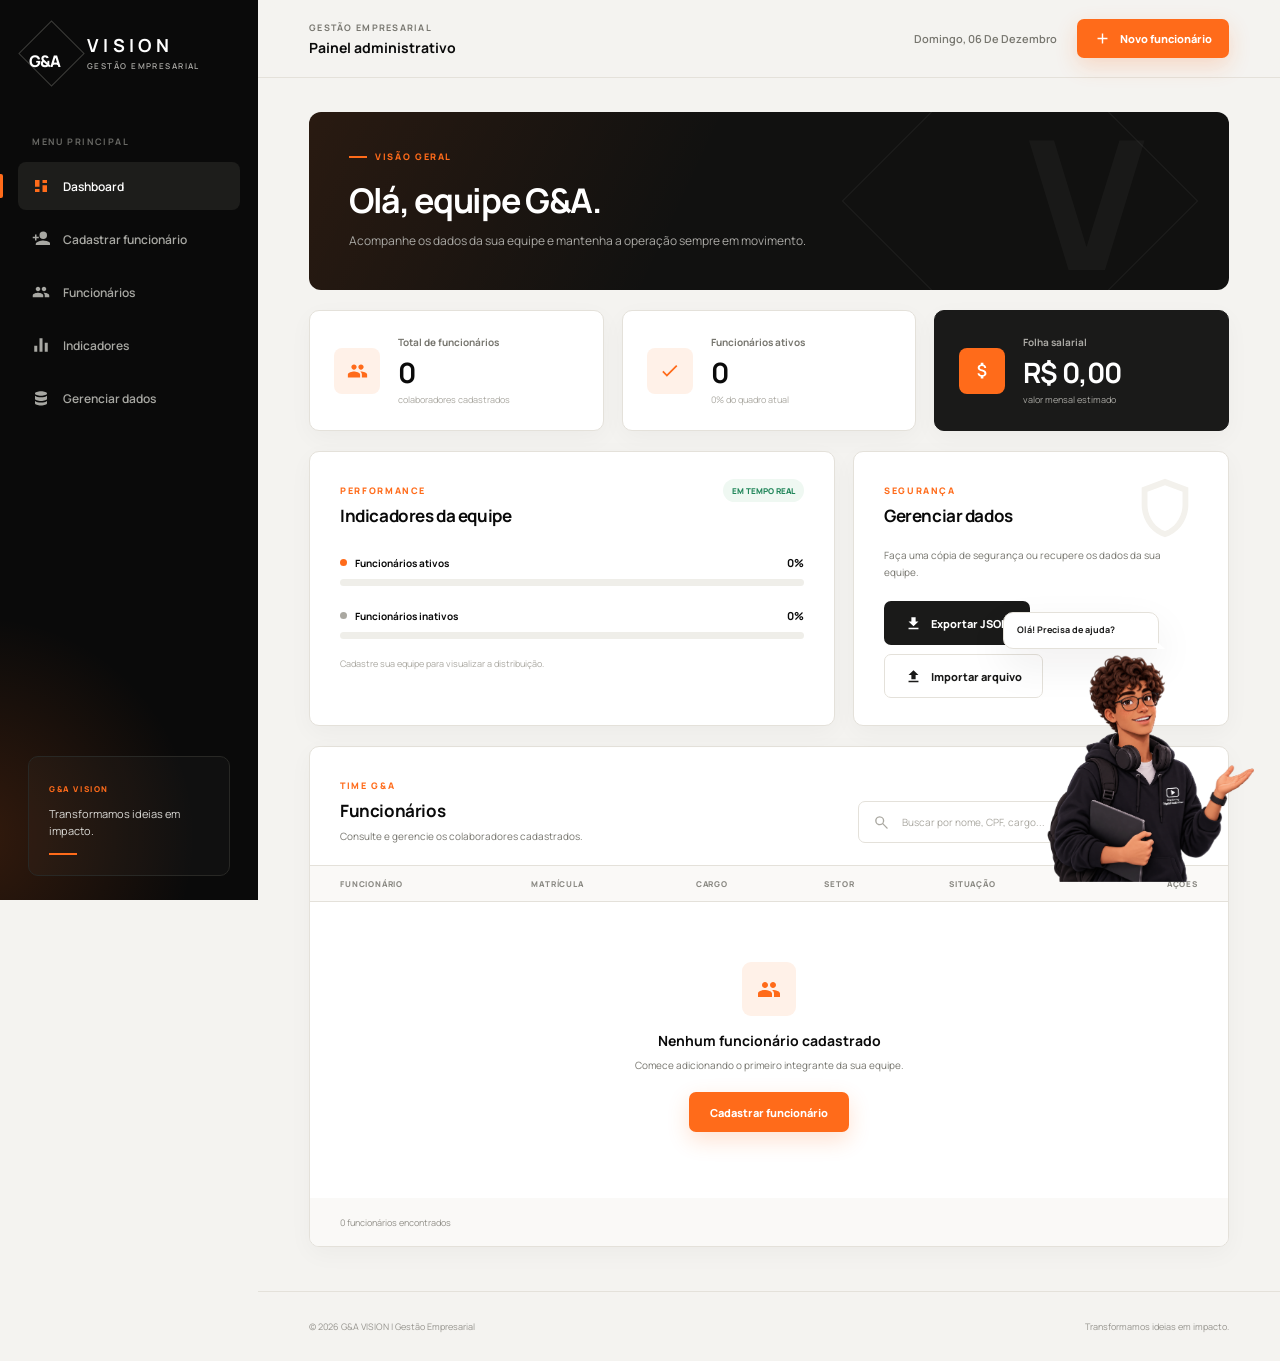
==== index.html @ e6e960f0 "cadastro.htmlstyle.csscaio.pngindex.htmlscript.js" ====
<!doctype html>
<html lang="pt-BR">
  <head>
    <meta charset="UTF-8" />
    <meta name="viewport" content="width=device-width, initial-scale=1.0" />
    <meta
      name="description"
      content="G&A VISION | Gestão Empresarial — painel de gestão de colaboradores."
    />
    <title>G&A VISION | Gestão Empresarial</title>
    <link rel="preconnect" href="https://fonts.googleapis.com" />
    <link rel="preconnect" href="https://fonts.gstatic.com" crossorigin />
    <link
      href="https://fonts.googleapis.com/css2?family=Manrope:wght@400;500;600;700;800&display=swap"
      rel="stylesheet"
    />
    <link rel="stylesheet" href="./style.css" />
  </head>
  <body data-page="dashboard">
    <div class="app-shell">
      <aside class="sidebar" id="sidebar" aria-label="Menu principal">
        <a class="brand" href="./index.html" aria-label="G&A Vision - Início">
          <span class="brand-mark" aria-hidden="true">G<span>&</span>A</span>
          <span class="brand-copy">
            <strong>VISION</strong>
            <small>Gestão Empresarial</small>
          </span>
        </a>

        <nav class="side-nav">
          <p class="nav-label">Menu principal</p>
          <a class="nav-item is-active" href="#dashboard" data-nav>
            <svg aria-hidden="true" viewBox="0 0 24 24"><path d="M4 13h6V4H4v9Zm0 7h6v-4H4v4Zm10 0h6v-9h-6v9Zm0-16v4h6V4h-6Z"/></svg>
            <span>Dashboard</span>
          </a>
          <a class="nav-item" href="./cadastro.html">
            <svg aria-hidden="true" viewBox="0 0 24 24"><path d="M15 12a5 5 0 1 0-5-5 5 5 0 0 0 5 5ZM6 9V6H4v3H1v2h3v3h2v-3h3V9H6Zm9 5c-3.34 0-10 1.68-10 5v1h20v-1c0-3.32-6.66-5-10-5Z"/></svg>
            <span>Cadastrar funcionário</span>
          </a>
          <a class="nav-item" href="#funcionarios" data-nav>
            <svg aria-hidden="true" viewBox="0 0 24 24"><path d="M16 11c1.66 0 2.99-1.34 2.99-3S17.66 5 16 5s-3 1.34-3 3 1.34 3 3 3Zm-8 0c1.66 0 2.99-1.34 2.99-3S9.66 5 8 5 5 6.34 5 8s1.34 3 3 3Zm0 2c-2.33 0-7 1.17-7 3.5V19h14v-2.5C15 14.17 10.33 13 8 13Zm8 0c-.29 0-.62.02-.97.05 1.16.84 1.97 1.97 1.97 3.45V19h6v-2.5c0-2.33-4.67-3.5-7-3.5Z"/></svg>
            <span>Funcionários</span>
          </a>
          <a class="nav-item" href="#indicadores" data-nav>
            <svg aria-hidden="true" viewBox="0 0 24 24"><path d="M3 13h4v8H3v-8Zm7-10h4v18h-4V3Zm7 6h4v12h-4V9Z"/></svg>
            <span>Indicadores</span>
          </a>
          <a class="nav-item" href="#dados" data-nav>
            <svg aria-hidden="true" viewBox="0 0 24 24"><path d="M12 3C7.58 3 4 4.34 4 6s3.58 3 8 3 8-1.34 8-3-3.58-3-8-3ZM4 9v4c0 1.66 3.58 3 8 3s8-1.34 8-3V9c-1.72 1.35-4.87 2-8 2s-6.28-.65-8-2Zm0 7v3c0 1.66 3.58 3 8 3s8-1.34 8-3v-3c-1.72 1.35-4.87 2-8 2s-6.28-.65-8-2Z"/></svg>
            <span>Gerenciar dados</span>
          </a>
        </nav>

        <div class="sidebar-note">
          <span class="note-kicker">G&A VISION</span>
          <p>Transformamos ideias em impacto.</p>
          <span class="note-line"></span>
        </div>
      </aside>

      <div class="page-frame">
        <header class="topbar">
          <button class="icon-button menu-button" id="menuButton" type="button" aria-label="Abrir menu" aria-expanded="false">
            <svg aria-hidden="true" viewBox="0 0 24 24"><path d="M3 6h18v2H3V6Zm0 5h18v2H3v-2Zm0 5h18v2H3v-2Z"/></svg>
          </button>
          <div class="topbar-title">
            <span>Gestão Empresarial</span>
            <strong>Painel administrativo</strong>
          </div>
          <div class="topbar-actions">
            <span class="date-chip" id="currentDate"></span>
            <a class="button button-primary button-compact" href="./cadastro.html">
              <svg aria-hidden="true" viewBox="0 0 24 24"><path d="M11 5h2v6h6v2h-6v6h-2v-6H5v-2h6V5Z"/></svg>
              Novo funcionário
            </a>
          </div>
        </header>

        <main>
          <section class="hero-panel section-anchor" id="dashboard">
            <div>
              <span class="eyebrow"><i></i> Visão geral</span>
              <h1>Olá, equipe G&A.</h1>
              <p>Acompanhe os dados da sua equipe e mantenha a operação sempre em movimento.</p>
            </div>
            <div class="hero-monogram" aria-hidden="true">V</div>
          </section>

          <section class="metrics-grid" aria-label="Resumo da equipe">
            <article class="metric-card">
              <div class="metric-icon">
                <svg aria-hidden="true" viewBox="0 0 24 24"><path d="M16 11c1.66 0 3-1.34 3-3s-1.34-3-3-3-3 1.34-3 3 1.34 3 3 3ZM8 11c1.66 0 3-1.34 3-3S9.66 5 8 5 5 6.34 5 8s1.34 3 3 3Zm0 2c-2.33 0-7 1.17-7 3.5V20h14v-3.5C15 14.17 10.33 13 8 13Zm8 0c-.29 0-.62.02-.97.05 1.19.86 1.97 2.02 1.97 3.45V20h6v-3.5c0-2.33-4.67-3.5-7-3.5Z"/></svg>
              </div>
              <div class="metric-copy">
                <span>Total de funcionários</span>
                <strong id="totalEmployees">0</strong>
                <small>colaboradores cadastrados</small>
              </div>
            </article>
            <article class="metric-card">
              <div class="metric-icon">
                <svg aria-hidden="true" viewBox="0 0 24 24"><path d="m9 16.17-3.88-3.88L3.7 13.7 9 19l12-12-1.41-1.41L9 16.17Z"/></svg>
              </div>
              <div class="metric-copy">
                <span>Funcionários ativos</span>
                <strong id="activeEmployees">0</strong>
                <small id="activeSummary">0% do quadro atual</small>
              </div>
            </article>
            <article class="metric-card metric-card-accent">
              <div class="metric-icon">
                <svg aria-hidden="true" viewBox="0 0 24 24"><path d="M11.8 10.9c-2.27-.59-3-1.2-3-2.15 0-1.09 1.01-1.85 2.7-1.85 1.78 0 2.44.85 2.5 2.1h2.21c-.07-1.72-1.12-3.3-3.21-3.81V3h-3v2.16c-1.94.42-3.5 1.68-3.5 3.61 0 2.31 1.91 3.46 4.7 4.13 2.5.6 3 1.48 3 2.41 0 .69-.49 1.79-2.7 1.79-2.06 0-2.87-.92-2.98-2.1H6.32c.12 2.19 1.76 3.42 3.68 3.83V21h3v-2.15c1.95-.37 3.5-1.5 3.5-3.55 0-2.84-2.43-3.81-4.7-4.4Z"/></svg>
              </div>
              <div class="metric-copy">
                <span>Folha salarial</span>
                <strong id="payroll">R$ 2500,00</strong>
                <small>valor mensal estimado</small>
              </div>
            </article>
          </section>

          <div class="dashboard-grid">
            <section class="panel indicator-panel section-anchor" id="indicadores">
              <div class="panel-heading">
                <div>
                  <span class="section-kicker">Performance</span>
                  <h2>Indicadores da equipe</h2>
                </div>
                <span class="status-chip">Em tempo real</span>
              </div>
              <div class="indicator-list">
                <div class="indicator">
                  <div class="indicator-meta">
                    <span><i class="dot dot-active"></i> Funcionários ativos</span>
                    <strong id="activePercent">0%</strong>
                  </div>
                  <div class="progress-track"><span class="progress-active" id="activeBar"></span></div>
                </div>
                <div class="indicator">
                  <div class="indicator-meta">
                    <span><i class="dot dot-inactive"></i> Funcionários inativos</span>
                    <strong id="inactivePercent">0%</strong>
                  </div>
                  <div class="progress-track"><span class="progress-inactive" id="inactiveBar"></span></div>
                </div>
              </div>
              <p class="indicator-footnote" id="indicatorFootnote">Cadastre sua equipe para visualizar a distribuição.</p>
            </section>

            <section class="panel data-panel section-anchor" id="dados">
              <div class="panel-heading">
                <div>
                  <span class="section-kicker">Segurança</span>
                  <h2>Gerenciar dados</h2>
                </div>
                <svg class="panel-watermark" aria-hidden="true" viewBox="0 0 24 24"><path d="M12 2 4 5v6c0 5.05 3.41 9.74 8 11 4.59-1.26 8-5.95 8-11V5l-8-3Zm0 2.18 6 2.25V11c0 3.91-2.52 7.74-6 8.92C8.52 18.74 6 14.91 6 11V6.43l6-2.25Z"/></svg>
              </div>
              <p>Faça uma cópia de segurança ou recupere os dados da sua equipe.</p>
              <div class="data-actions">
                <button class="button button-secondary" id="exportButton" type="button">
                  <svg aria-hidden="true" viewBox="0 0 24 24"><path d="M5 20h14v-2H5v2ZM19 9h-4V3H9v6H5l7 7 7-7Z"/></svg>
                  Exportar JSON
                </button>
                <button class="button button-ghost" id="importButton" type="button">
                  <svg aria-hidden="true" viewBox="0 0 24 24"><path d="M9 16h6v-6h4l-7-7-7 7h4v6Zm-4 2h14v2H5v-2Z"/></svg>
                  Importar arquivo
                </button>
                <input id="importInput" type="file" accept=".json,application/json" hidden />
              </div>
            </section>
          </div>

          <section class="panel employees-panel section-anchor" id="funcionarios">
            <div class="employees-heading">
              <div>
                <span class="section-kicker">Time G&A</span>
                <h2>Funcionários</h2>
                <p>Consulte e gerencie os colaboradores cadastrados.</p>
              </div>
              <label class="search-field">
                <svg aria-hidden="true" viewBox="0 0 24 24"><path d="M9.5 3a6.5 6.5 0 1 0 3.98 11.64L19.85 21 21 19.85l-6.36-6.37A6.5 6.5 0 0 0 9.5 3Zm0 2a4.5 4.5 0 1 1 0 9 4.5 4.5 0 0 1 0-9Z"/></svg>
                <span class="sr-only">Pesquisar funcionários</span>
                <input id="searchInput" type="search" placeholder="Buscar por nome, CPF, cargo..." autocomplete="off" />
              </label>
            </div>

            <div class="table-wrap">
              <table>
                <thead>
                  <tr>
                    <th>Funcionário</th>
                    <th>Matrícula</th>
                    <th>Cargo</th>
                    <th>Setor</th>
                    <th>Situação</th>
                    <th class="actions-column">Ações</th>
                  </tr>
                </thead>
                <tbody id="employeesTableBody"></tbody>
              </table>
              <div class="empty-state" id="emptyState">
                <div class="empty-icon">
                  <svg aria-hidden="true" viewBox="0 0 24 24"><path d="M16 11c1.66 0 3-1.34 3-3s-1.34-3-3-3-3 1.34-3 3 1.34 3 3 3ZM8 11c1.66 0 3-1.34 3-3S9.66 5 8 5 5 6.34 5 8s1.34 3 3 3Zm0 2c-2.33 0-7 1.17-7 3.5V20h14v-3.5C15 14.17 10.33 13 8 13Zm8 0c-.29 0-.62.02-.97.05 1.19.86 1.97 2.02 1.97 3.45V20h6v-3.5c0-2.33-4.67-3.5-7-3.5Z"/></svg>
                </div>
                <h3>Nenhum funcionário cadastrado</h3>
                <p>Comece adicionando o primeiro integrante da sua equipe.</p>
                <a class="button button-primary" href="./cadastro.html">Cadastrar funcionário</a>
              </div>
            </div>
            <div class="table-footer">
              <span id="tableCount">0 funcionários</span>
            </div>
          </section>
        </main>

        <footer>
          <span>© <span id="currentYear"></span> G&A VISION | Gestão Empresarial</span>
          <span>Transformamos ideias em impacto.</span>
        </footer>
      </div>
    </div>

    <div class="sidebar-overlay" id="sidebarOverlay"></div>

    <aside class="ana-guide" id="anaGuide" aria-label="Caio, assistente virtual">
      <div class="ana-panel" id="anaPanel" hidden>
        <div class="ana-panel-header">
          <div>
            <span class="ana-online"></span>
            <p><strong>Caio</strong><small>Guia da G&A VISION</small></p>
          </div>
          <button class="ana-close" id="anaClose" type="button" aria-label="Fechar orientação">
            <svg aria-hidden="true" viewBox="0 0 24 24"><path d="m18.3 5.71-1.41-1.42L12 9.17 7.11 4.29 5.7 5.71 10.59 10.59 5.7 15.48l1.41 1.41L12 12l4.89 4.89 1.41-1.41-4.89-4.89 4.89-4.88Z"/></svg>
          </button>
        </div>
        <div class="ana-panel-body">
          <span class="ana-kicker">Como posso ajudar?</span>
          <p id="anaMessage">Olá! Eu sou o Caio. Posso guiar você pelas principais áreas do sistema.</p>
          <nav class="ana-shortcuts" aria-label="Atalhos sugeridos pelo Caio">
            <a href="./cadastro.html">
              <svg aria-hidden="true" viewBox="0 0 24 24"><path d="M11 5h2v6h6v2h-6v6h-2v-6H5v-2h6V5Z"/></svg>
              Cadastrar funcionário
            </a>
            <a href="#funcionarios" data-ana-link>Consultar equipe</a>
            <a href="#dados" data-ana-link>Importar ou exportar dados</a>
          </nav>
        </div>
      </div>
      <button class="ana-character" id="anaToggle" type="button" aria-label="Conversar com Caio" aria-expanded="false">
        <span class="ana-speech" id="anaSpeech">Olá! Precisa de ajuda?</span>
        <span class="ana-portrait">
          <img src="caio.png" alt="Caio, guia virtual da G&A VISION" />
        </span>
      </button>
    </aside>

    <div class="modal-backdrop" id="deleteModal" role="dialog" aria-modal="true" aria-labelledby="deleteTitle" hidden>
      <div class="modal">
        <div class="modal-icon">
          <svg aria-hidden="true" viewBox="0 0 24 24"><path d="M7 21h10a2 2 0 0 0 2-2V7h-2v12H7V7H5v12a2 2 0 0 0 2 2Zm3-12h2v8h-2V9Zm4 0h2v8h-2V9Zm2.5-5-1-1h-7l-1 1H5v2h14V4h-2.5Z"/></svg>
        </div>
        <h2 id="deleteTitle">Excluir funcionário?</h2>
        <p>Você está prestes a remover <strong id="deleteEmployeeName"></strong>. Esta ação não poderá ser desfeita.</p>
        <div class="modal-actions">
          <button class="button button-ghost" id="cancelDelete" type="button">Cancelar</button>
          <button class="button button-danger" id="confirmDelete" type="button">Sim, excluir</button>
        </div>
      </div>
    </div>

    <div class="toast" id="toast" role="status" aria-live="polite"></div>
    <script type="module" src="./script.js"></script>
  </body>
</html>
---- style.css ----
@import url('https://fonts.googleapis.com/css2?family=Manrope:wght@400;500;600;700;800&display=swap');

:root {
  --black: #0a0a0a;
  --black-soft: #111110;
  --graphite: #1a1a19;
  --graphite-2: #262624;
  --orange: #ff6b1a;
  --orange-dark: #dc4e00;
  --orange-soft: #fff1e8;
  --white: #ffffff;
  --canvas: #f4f3f0;
  --line: #e4e1da;
  --muted: #77766f;
  --success: #21865a;
  --danger: #c43b31;
  --sidebar-width: 258px;
  --shadow: 0 16px 42px rgba(22, 20, 16, 0.07);
}

* {
  box-sizing: border-box;
}

html {
  scroll-behavior: smooth;
}

body {
  margin: 0;
  min-width: 320px;
  background: var(--canvas);
  color: var(--black);
  font-family: 'Manrope', sans-serif;
  font-size: 14px;
  -webkit-font-smoothing: antialiased;
}

button,
input,
select {
  font: inherit;
}

button,
a {
  -webkit-tap-highlight-color: transparent;
}

a {
  color: inherit;
  text-decoration: none;
}

svg {
  display: block;
  fill: currentColor;
}

.sr-only {
  position: absolute;
  width: 1px;
  height: 1px;
  padding: 0;
  margin: -1px;
  overflow: hidden;
  clip: rect(0, 0, 0, 0);
  white-space: nowrap;
  border: 0;
}

.app-shell {
  min-height: 100vh;
}

.sidebar {
  position: fixed;
  z-index: 50;
  inset: 0 auto 0 0;
  width: var(--sidebar-width);
  padding: 30px 18px 24px;
  background:
    radial-gradient(circle at -10% 93%, rgba(255, 107, 26, 0.17), transparent 25%),
    var(--black);
  color: var(--white);
  display: flex;
  flex-direction: column;
}

.brand {
  display: flex;
  align-items: center;
  gap: 12px;
  padding: 0 10px;
}

.brand-mark {
  width: 47px;
  height: 47px;
  display: grid;
  place-items: center;
  border: 1px solid #3b3b38;
  color: var(--white);
  font-size: 17px;
  font-weight: 800;
  letter-spacing: -1px;
  transform: rotate(45deg);
}

.brand-mark > span {
  color: var(--orange);
}

.brand-mark {
  line-height: 1;
}

.brand-mark::first-line {
  transform: rotate(-45deg);
}

.brand-mark {
  text-indent: 0;
}

.brand-mark > * {
  transform: rotate(-45deg);
}

.brand-mark {
  font-size: 0;
}

.brand-mark::after {
  content: 'G&A';
  color: var(--white);
  font-size: 16px;
  font-weight: 800;
  transform: rotate(-45deg);
}

.brand-copy {
  display: flex;
  flex-direction: column;
  line-height: 1.1;
}

.brand-copy strong {
  font-size: 18px;
  letter-spacing: 0.24em;
}

.brand-copy small {
  margin-top: 6px;
  color: #aaa9a5;
  font-size: 8px;
  font-weight: 600;
  letter-spacing: 0.18em;
  text-transform: uppercase;
}

.side-nav {
  margin-top: 58px;
}

.nav-label {
  margin: 0 14px 14px;
  color: #696965;
  font-size: 9px;
  font-weight: 700;
  letter-spacing: 0.18em;
  text-transform: uppercase;
}

.nav-item {
  position: relative;
  min-height: 48px;
  margin: 5px 0;
  padding: 0 14px;
  border-radius: 8px;
  color: #a8a8a3;
  display: flex;
  align-items: center;
  gap: 13px;
  font-size: 12px;
  font-weight: 600;
  transition: 180ms ease;
}

.nav-item svg {
  width: 18px;
  height: 18px;
}

.nav-item:hover,
.nav-item.is-active {
  background: #1d1d1b;
  color: var(--white);
}

.nav-item.is-active::before {
  position: absolute;
  content: '';
  left: -18px;
  width: 3px;
  height: 24px;
  border-radius: 0 2px 2px 0;
  background: var(--orange);
}

.nav-item.is-active svg {
  color: var(--orange);
}

.sidebar-note {
  margin: auto 10px 0;
  padding: 20px;
  border: 1px solid #282825;
  border-radius: 10px;
  background: rgba(255,255,255,.025);
}

.note-kicker {
  color: var(--orange);
  font-size: 8px;
  font-weight: 800;
  letter-spacing: 0.2em;
}

.sidebar-note p {
  max-width: 150px;
  margin: 9px 0 13px;
  color: #dad9d5;
  font-size: 11px;
  line-height: 1.6;
}

.note-line {
  display: block;
  width: 28px;
  height: 2px;
  background: var(--orange);
}

.page-frame {
  min-height: 100vh;
  margin-left: var(--sidebar-width);
  display: flex;
  flex-direction: column;
}

.topbar {
  position: sticky;
  z-index: 30;
  top: 0;
  height: 78px;
  padding: 0 clamp(24px, 4vw, 52px);
  border-bottom: 1px solid var(--line);
  background: rgba(244, 243, 240, 0.94);
  backdrop-filter: blur(12px);
  display: flex;
  align-items: center;
  justify-content: space-between;
}

.topbar-title {
  display: flex;
  flex-direction: column;
  gap: 4px;
}

.topbar-title span {
  color: var(--muted);
  font-size: 9px;
  font-weight: 700;
  letter-spacing: .14em;
  text-transform: uppercase;
}

.topbar-title strong {
  font-size: 14px;
}

.topbar-actions {
  display: flex;
  align-items: center;
  gap: 20px;
}

.date-chip {
  color: var(--muted);
  font-size: 11px;
  font-weight: 600;
  text-transform: capitalize;
}

.button {
  min-height: 44px;
  padding: 0 20px;
  border: 1px solid transparent;
  border-radius: 7px;
  cursor: pointer;
  display: inline-flex;
  align-items: center;
  justify-content: center;
  gap: 9px;
  font-size: 11px;
  font-weight: 800;
  transition: 180ms ease;
}

.button svg {
  width: 17px;
  height: 17px;
}

.button-primary {
  background: var(--orange);
  color: var(--white);
  box-shadow: 0 8px 22px rgba(255, 107, 26, .2);
}

.button-primary:hover {
  background: var(--orange-dark);
  transform: translateY(-1px);
}

.button-compact {
  min-height: 39px;
  padding-inline: 16px;
}

.button-secondary {
  background: var(--graphite);
  color: var(--white);
}

.button-secondary:hover {
  background: var(--black);
}

.button-ghost {
  border-color: var(--line);
  background: var(--white);
  color: var(--graphite);
}

.button-ghost:hover {
  border-color: #c9c5bc;
  background: #faf9f7;
}

.button-danger {
  background: var(--danger);
  color: var(--white);
}

.button-danger:hover {
  background: #a92f27;
}

.icon-button {
  width: 42px;
  height: 42px;
  padding: 0;
  border: 1px solid var(--line);
  border-radius: 7px;
  background: var(--white);
  cursor: pointer;
  display: grid;
  place-items: center;
}

.icon-button svg {
  width: 20px;
}

.menu-button {
  display: none;
}

.page-frame main {
  width: 100%;
  max-width: 1540px;
  margin: 0 auto;
  padding: 34px clamp(24px, 4vw, 52px) 44px;
}

.section-anchor {
  scroll-margin-top: 100px;
}

.hero-panel {
  position: relative;
  min-height: 178px;
  padding: 34px 40px;
  border-radius: 12px;
  overflow: hidden;
  background:
    linear-gradient(115deg, rgba(255, 107, 26, .1), transparent 42%),
    var(--black-soft);
  color: var(--white);
  display: flex;
  align-items: center;
}

.hero-panel::after {
  position: absolute;
  content: '';
  width: 250px;
  height: 250px;
  right: 9%;
  border: 1px solid rgba(255,255,255,.06);
  transform: rotate(45deg);
}

.eyebrow,
.section-kicker {
  color: var(--orange);
  font-size: 9px;
  font-weight: 800;
  letter-spacing: .18em;
  text-transform: uppercase;
}

.eyebrow {
  display: flex;
  align-items: center;
  gap: 8px;
}

.eyebrow i {
  width: 18px;
  height: 2px;
  background: var(--orange);
}

.hero-panel h1 {
  margin: 14px 0 8px;
  font-size: clamp(24px, 3vw, 34px);
  letter-spacing: -.04em;
}

.hero-panel p {
  max-width: 570px;
  margin: 0;
  color: #aaa9a5;
  font-size: 12px;
  line-height: 1.7;
}

.hero-monogram {
  position: absolute;
  right: 9%;
  color: rgba(255,255,255,.035);
  font-size: 180px;
  font-weight: 800;
  line-height: 1;
}

.metrics-grid {
  margin: 20px 0;
  display: grid;
  grid-template-columns: repeat(3, 1fr);
  gap: 18px;
}

.metric-card {
  min-width: 0;
  padding: 24px;
  border: 1px solid var(--line);
  border-radius: 10px;
  background: var(--white);
  box-shadow: 0 7px 25px rgba(20, 18, 12, 0.035);
  display: flex;
  align-items: center;
  gap: 18px;
}

.metric-icon {
  flex: 0 0 46px;
  width: 46px;
  height: 46px;
  border-radius: 8px;
  background: var(--orange-soft);
  color: var(--orange);
  display: grid;
  place-items: center;
}

.metric-icon svg {
  width: 21px;
  height: 21px;
}

.metric-copy {
  min-width: 0;
  display: grid;
}

.metric-copy > span {
  color: var(--muted);
  font-size: 10px;
  font-weight: 700;
}

.metric-copy strong {
  margin: 4px 0 2px;
  font-size: clamp(21px, 2.4vw, 28px);
  letter-spacing: -.04em;
  white-space: nowrap;
}

.metric-copy small {
  color: #aaa8a1;
  font-size: 9px;
}

.metric-card-accent {
  background: var(--graphite);
  border-color: var(--graphite);
  color: var(--white);
}

.metric-card-accent .metric-icon {
  background: var(--orange);
  color: var(--white);
}

.metric-card-accent .metric-copy > span,
.metric-card-accent .metric-copy small {
  color: #aaa9a4;
}

.dashboard-grid {
  margin-bottom: 20px;
  display: grid;
  grid-template-columns: 1.4fr 1fr;
  gap: 18px;
}

.panel {
  border: 1px solid var(--line);
  border-radius: 10px;
  background: var(--white);
  box-shadow: 0 7px 25px rgba(20, 18, 12, 0.035);
}

.indicator-panel,
.data-panel {
  min-height: 246px;
  padding: 27px 30px;
}

.panel-heading {
  position: relative;
  display: flex;
  align-items: flex-start;
  justify-content: space-between;
}

.panel h2,
.employees-heading h2 {
  margin: 6px 0 0;
  font-size: 17px;
  letter-spacing: -.025em;
}

.status-chip {
  padding: 6px 9px;
  border-radius: 20px;
  background: #eff8f2;
  color: var(--success);
  font-size: 8px;
  font-weight: 800;
  text-transform: uppercase;
}

.indicator-list {
  margin-top: 28px;
  display: grid;
  gap: 22px;
}

.indicator-meta {
  margin-bottom: 9px;
  display: flex;
  align-items: center;
  justify-content: space-between;
  font-size: 10px;
  font-weight: 700;
}

.indicator-meta span {
  display: flex;
  align-items: center;
  gap: 8px;
}

.indicator-meta strong {
  font-size: 11px;
}

.dot {
  width: 7px;
  height: 7px;
  border-radius: 50%;
}

.dot-active {
  background: var(--orange);
}

.dot-inactive {
  background: #aaa8a1;
}

.progress-track {
  height: 7px;
  border-radius: 10px;
  overflow: hidden;
  background: #efeee9;
}

.progress-track span {
  display: block;
  width: 0;
  height: 100%;
  border-radius: inherit;
  transition: width 500ms ease;
}

.progress-active {
  background: var(--orange);
}

.progress-inactive {
  background: #aaa8a1;
}

.indicator-footnote {
  margin: 18px 0 0;
  color: #aaa8a1;
  font-size: 9px;
}

.data-panel {
  position: relative;
  overflow: hidden;
}

.data-panel > p {
  max-width: 360px;
  margin: 20px 0;
  color: var(--muted);
  font-size: 10px;
  line-height: 1.7;
}

.panel-watermark {
  position: absolute;
  top: -6px;
  right: -2px;
  width: 70px;
  height: 70px;
  color: #f3f1ec;
}

.data-actions {
  display: flex;
  gap: 9px;
  flex-wrap: wrap;
}

.employees-panel {
  overflow: hidden;
}

.employees-heading {
  padding: 27px 30px 22px;
  display: flex;
  align-items: flex-end;
  justify-content: space-between;
  gap: 24px;
}

.employees-heading p {
  margin: 7px 0 0;
  color: var(--muted);
  font-size: 10px;
}

.search-field {
  width: min(340px, 100%);
  height: 42px;
  padding: 0 14px;
  border: 1px solid var(--line);
  border-radius: 7px;
  color: #aaa8a1;
  display: flex;
  align-items: center;
  gap: 10px;
}

.search-field:focus-within {
  border-color: var(--orange);
  box-shadow: 0 0 0 3px rgba(255, 107, 26, .1);
}

.search-field svg {
  flex: 0 0 17px;
  width: 17px;
}

.search-field input {
  width: 100%;
  border: 0;
  outline: 0;
  background: transparent;
  color: var(--black);
  font-size: 10px;
}

.search-field input::placeholder {
  color: #aaa8a1;
}

.table-wrap {
  width: 100%;
  overflow-x: auto;
}

table {
  width: 100%;
  min-width: 820px;
  border-collapse: collapse;
}

th {
  padding: 12px 20px;
  border-block: 1px solid var(--line);
  background: #faf9f7;
  color: #8a8983;
  font-size: 8px;
  font-weight: 800;
  letter-spacing: .1em;
  text-align: left;
  text-transform: uppercase;
}

th:first-child,
td:first-child {
  padding-left: 30px;
}

th:last-child,
td:last-child {
  padding-right: 30px;
}

td {
  padding: 15px 20px;
  border-bottom: 1px solid #efede8;
  color: #5f5e59;
  font-size: 10px;
}

tbody tr {
  transition: background 150ms ease;
}

tbody tr:hover {
  background: #fcfbf9;
}

.employee-cell {
  display: flex;
  align-items: center;
  gap: 11px;
}

.avatar {
  flex: 0 0 34px;
  width: 34px;
  height: 34px;
  border-radius: 7px;
  background: var(--graphite);
  color: var(--orange);
  display: grid;
  place-items: center;
  font-size: 10px;
  font-weight: 800;
}

.employee-cell > span {
  min-width: 0;
  display: grid;
  gap: 3px;
}

.employee-cell strong {
  overflow: hidden;
  color: var(--black);
  font-size: 10px;
  text-overflow: ellipsis;
  white-space: nowrap;
}

.employee-cell small {
  color: #a09e97;
  font-size: 8px;
}

.status-badge {
  display: inline-flex;
  align-items: center;
  gap: 6px;
  padding: 6px 9px;
  border-radius: 20px;
  font-size: 8px;
  font-weight: 800;
}

.status-badge::before {
  content: '';
  width: 5px;
  height: 5px;
  border-radius: 50%;
}

.status-active {
  background: #edf8f1;
  color: var(--success);
}

.status-active::before {
  background: var(--success);
}

.status-inactive {
  background: #f4f2ee;
  color: #77756f;
}

.status-inactive::before {
  background: #8b8982;
}

.actions-cell {
  display: flex;
  justify-content: flex-end;
  gap: 5px;
}

.table-action {
  width: 31px;
  height: 31px;
  border: 1px solid var(--line);
  border-radius: 6px;
  background: var(--white);
  color: #716f69;
  cursor: pointer;
  display: grid;
  place-items: center;
  transition: 160ms ease;
}

.table-action svg {
  width: 14px;
}

.table-action:hover {
  border-color: var(--orange);
  color: var(--orange);
}

.table-action.delete:hover {
  border-color: var(--danger);
  color: var(--danger);
}

.actions-column {
  text-align: right;
}

.empty-state {
  min-width: 600px;
  padding: 60px 24px 66px;
  text-align: center;
}

.empty-state[hidden] {
  display: none;
}

.empty-icon {
  width: 54px;
  height: 54px;
  margin: 0 auto 15px;
  border-radius: 9px;
  background: var(--orange-soft);
  color: var(--orange);
  display: grid;
  place-items: center;
}

.empty-icon svg {
  width: 24px;
}

.empty-state h3 {
  margin: 0;
  font-size: 14px;
}

.empty-state p {
  margin: 8px 0 20px;
  color: var(--muted);
  font-size: 10px;
}

.empty-state .button {
  min-height: 40px;
}

.table-footer {
  min-height: 48px;
  padding: 0 30px;
  background: #faf9f7;
  color: #929089;
  display: flex;
  align-items: center;
  font-size: 9px;
}

footer {
  min-height: 70px;
  margin-top: auto;
  padding: 0 clamp(24px, 4vw, 52px);
  border-top: 1px solid var(--line);
  color: #96948e;
  display: flex;
  align-items: center;
  justify-content: space-between;
  gap: 20px;
  font-size: 9px;
}

.sidebar-overlay {
  display: none;
}

.modal-backdrop {
  position: fixed;
  z-index: 100;
  inset: 0;
  padding: 20px;
  background: rgba(0,0,0,.72);
  backdrop-filter: blur(5px);
  display: grid;
  place-items: center;
}

.modal-backdrop[hidden] {
  display: none;
}

.modal {
  width: min(430px, 100%);
  padding: 34px;
  border-radius: 12px;
  background: var(--white);
  box-shadow: 0 30px 80px rgba(0,0,0,.3);
  text-align: center;
}

.modal-icon {
  width: 52px;
  height: 52px;
  margin: 0 auto 18px;
  border-radius: 50%;
  background: #fff0ef;
  color: var(--danger);
  display: grid;
  place-items: center;
}

.modal-icon svg {
  width: 22px;
}

.modal h2 {
  margin: 0 0 9px;
  font-size: 19px;
}

.modal p {
  margin: 0;
  color: var(--muted);
  font-size: 11px;
  line-height: 1.7;
}

.modal-actions {
  margin-top: 26px;
  display: grid;
  grid-template-columns: 1fr 1fr;
  gap: 10px;
}

.toast {
  position: fixed;
  z-index: 120;
  right: 24px;
  bottom: 24px;
  max-width: min(380px, calc(100vw - 48px));
  padding: 14px 18px;
  border-left: 3px solid var(--orange);
  border-radius: 7px;
  background: var(--graphite);
  color: var(--white);
  box-shadow: 0 15px 40px rgba(0,0,0,.22);
  font-size: 11px;
  font-weight: 600;
  opacity: 0;
  pointer-events: none;
  transform: translateY(14px);
  transition: 220ms ease;
}

.toast.is-visible {
  opacity: 1;
  transform: translateY(0);
}

.toast.is-error {
  border-color: var(--danger);
}

/* Caio — animated site guide */
.ana-guide {
  position: fixed;
  z-index: 80;
  right: 26px;
  bottom: 18px;
  width: 220px;
  height: 250px;
  pointer-events: none;
}

.ana-character {
  position: absolute;
  right: 0;
  bottom: 0;
  width: 220px;
  height: 250px;
  padding: 0;
  border: 0;
  outline: 0;
  background: transparent;
  cursor: pointer;
  pointer-events: auto;
  animation: ana-float 4.2s ease-in-out infinite;
  transform-origin: center bottom;
}

.ana-character:hover {
  animation-play-state: paused;
}

.ana-character:focus-visible {
  outline: 2px solid var(--orange);
  outline-offset: 4px;
}

.ana-portrait {
  position: absolute;
  right: 0;
  bottom: 0;
  width: 220px;
  height: 228px;
}

.ana-portrait img {
  display: block;
  width: 100%;
  height: 100%;
  object-fit: contain;
  object-position: center bottom;
  transition: transform 350ms ease;
}

.ana-character:hover .ana-portrait img {
  transform: scale(1.03);
}

.ana-speech {
  position: absolute;
  z-index: 5;
  top: -20px;
  right: 95px;
  width: 156px;
  padding: 11px 13px;
  border: 1px solid var(--line);
  border-radius: 10px 10px 2px 10px;
  background: var(--white);
  color: var(--graphite);
  box-shadow: var(--shadow);
  font-size: 9px;
  font-weight: 700;
  line-height: 1.4;
  text-align: left;
  animation: ana-speech-in 500ms 700ms both;
  transition: opacity 300ms ease, transform 300ms ease;
}

.ana-speech.is-resting {
  opacity: 0;
  transform: translateY(5px);
}

.ana-speech::after {
  position: absolute;
  content: '';
  right: -7px;
  bottom: -1px;
  border-width: 7px 0 0 8px;
  border-style: solid;
  border-color: transparent transparent transparent var(--white);
}

.ana-guide.is-open .ana-speech {
  display: none;
}

.ana-panel {
  position: absolute;
  right: 15px;
  bottom: 245px;
  width: 310px;
  border: 1px solid #343431;
  border-radius: 13px;
  overflow: hidden;
  background: var(--graphite);
  color: var(--white);
  box-shadow: 0 24px 60px rgba(0,0,0,.3);
  pointer-events: auto;
  transform-origin: right bottom;
  animation: ana-panel-in 230ms ease-out both;
}

.ana-panel[hidden] {
  display: none;
}

.ana-panel-header {
  padding: 16px 18px;
  border-bottom: 1px solid #333330;
  display: flex;
  align-items: center;
  justify-content: space-between;
}

.ana-panel-header > div {
  display: flex;
  align-items: center;
  gap: 10px;
}

.ana-panel-header p {
  margin: 0;
  display: grid;
  gap: 2px;
}

.ana-panel-header strong {
  font-size: 12px;
}

.ana-panel-header small {
  color: #8e8d88;
  font-size: 7px;
  font-weight: 700;
  letter-spacing: .08em;
  text-transform: uppercase;
}

.ana-online {
  position: relative;
  width: 9px;
  height: 9px;
  border-radius: 50%;
  background: var(--orange);
  box-shadow: 0 0 0 4px rgba(255,107,26,.12);
}

.ana-online::after {
  position: absolute;
  content: '';
  inset: -4px;
  border: 1px solid var(--orange);
  border-radius: inherit;
  animation: ana-online 2s ease-out infinite;
}

.ana-close {
  width: 30px;
  height: 30px;
  padding: 0;
  border: 1px solid #3c3c38;
  border-radius: 6px;
  background: transparent;
  color: #aaa8a1;
  cursor: pointer;
  display: grid;
  place-items: center;
}

.ana-close:hover {
  border-color: var(--orange);
  color: var(--orange);
}

.ana-close svg {
  width: 16px;
}

.ana-panel-body {
  padding: 20px;
}

.ana-kicker {
  color: var(--orange);
  font-size: 8px;
  font-weight: 800;
  letter-spacing: .14em;
  text-transform: uppercase;
}

.ana-panel-body > p {
  margin: 10px 0 17px;
  color: #cfcec9;
  font-size: 10px;
  line-height: 1.7;
}

.ana-shortcuts {
  display: grid;
  gap: 7px;
}

.ana-shortcuts a,
.ana-back-link {
  min-height: 38px;
  padding: 0 12px;
  border: 1px solid #373733;
  border-radius: 6px;
  color: #dad9d4;
  display: flex;
  align-items: center;
  gap: 8px;
  font-size: 9px;
  font-weight: 700;
  transition: 160ms ease;
}

.ana-shortcuts a:first-child {
  border-color: var(--orange);
  background: var(--orange);
  color: var(--white);
}

.ana-shortcuts a:hover,
.ana-back-link:hover {
  border-color: var(--orange);
  color: var(--white);
  transform: translateX(2px);
}

.ana-shortcuts svg {
  width: 14px;
}

.ana-progress-label {
  margin-top: 2px;
  color: #aaa8a1;
  display: flex;
  justify-content: space-between;
  font-size: 8px;
}

.ana-progress-label strong {
  color: var(--orange);
}

.ana-progress {
  height: 5px;
  margin: 8px 0 17px;
  border-radius: 8px;
  overflow: hidden;
  background: #363633;
}

.ana-progress span {
  display: block;
  width: 0;
  height: 100%;
  border-radius: inherit;
  background: var(--orange);
  transition: width 300ms ease;
}

.ana-back-link {
  justify-content: center;
}

@keyframes ana-float {
  0%, 100% { transform: translateY(0) rotate(-.4deg); }
  50% { transform: translateY(-9px) rotate(.8deg); }
}

@keyframes ana-online {
  from { opacity: .8; transform: scale(.5); }
  to { opacity: 0; transform: scale(1.6); }
}

@keyframes ana-speech-in {
  from { opacity: 0; transform: translate(8px, 8px) scale(.95); }
  to { opacity: 1; transform: translate(0) scale(1); }
}

@keyframes ana-panel-in {
  from { opacity: 0; transform: translateY(8px) scale(.94); }
  to { opacity: 1; transform: translateY(0) scale(1); }
}

/* Registration page */
.form-topbar {
  height: 82px;
  padding: 0 clamp(24px, 6vw, 86px);
  background: var(--black);
  color: var(--white);
  display: flex;
  align-items: center;
  justify-content: space-between;
}

.brand-horizontal {
  padding: 0;
}

.back-link {
  color: #bbb9b4;
  display: flex;
  align-items: center;
  gap: 9px;
  font-size: 10px;
  font-weight: 700;
  transition: color 150ms ease;
}

.back-link:hover {
  color: var(--orange);
}

.back-link svg {
  width: 17px;
}

.form-page {
  width: min(1120px, calc(100% - 48px));
  margin: 0 auto;
  padding: 52px 0 64px;
}

.form-intro {
  margin-bottom: 30px;
  display: flex;
  align-items: flex-end;
  justify-content: space-between;
  gap: 30px;
}

.form-intro h1 {
  margin: 12px 0 8px;
  font-size: clamp(28px, 4vw, 40px);
  letter-spacing: -.045em;
}

.form-intro p {
  margin: 0;
  color: var(--muted);
  font-size: 11px;
}

.step-indicator {
  display: flex;
  align-items: center;
}

.step {
  width: 34px;
  height: 34px;
  border: 1px solid var(--line);
  border-radius: 50%;
  background: var(--white);
  color: #8c8a84;
  display: grid;
  place-items: center;
  font-size: 9px;
  font-weight: 800;
}

.step.is-active {
  border-color: var(--orange);
  background: var(--orange);
  color: var(--white);
}

.step-indicator i {
  width: 42px;
  height: 1px;
  background: var(--line);
}

.form-section {
  margin-bottom: 18px;
  border: 1px solid var(--line);
  border-radius: 11px;
  background: var(--white);
  box-shadow: 0 8px 28px rgba(25, 22, 15, .035);
  overflow: hidden;
}

.form-section-heading {
  padding: 25px 30px;
  border-bottom: 1px solid var(--line);
  background: #faf9f7;
  display: flex;
  align-items: center;
  gap: 16px;
}

.section-number {
  width: 38px;
  height: 38px;
  border-radius: 7px;
  background: var(--graphite);
  color: var(--orange);
  display: grid;
  place-items: center;
  font-size: 10px;
  font-weight: 800;
}

.form-section-heading h2 {
  margin: 0 0 4px;
  font-size: 15px;
}

.form-section-heading p {
  margin: 0;
  color: var(--muted);
  font-size: 9px;
}

.form-grid {
  padding: 30px;
  display: grid;
  grid-template-columns: repeat(2, minmax(0, 1fr));
  gap: 23px 24px;
}

.field {
  min-width: 0;
  display: flex;
  flex-direction: column;
}

.field > span:first-child {
  margin-bottom: 8px;
  color: #46443f;
  font-size: 9px;
  font-weight: 800;
  letter-spacing: .025em;
}

.field b,
.form-actions p b {
  color: var(--orange);
}

.field input,
.field select,
.input-prefix {
  width: 100%;
  height: 45px;
  border: 1px solid var(--line);
  border-radius: 7px;
  outline: none;
  background: var(--white);
  color: var(--black);
  font-size: 11px;
  transition: 150ms ease;
}

.field input,
.field select {
  padding: 0 14px;
}

.field input::placeholder {
  color: #aaa8a1;
}

.field input:focus,
.field select:focus,
.input-prefix:focus-within {
  border-color: var(--orange);
  box-shadow: 0 0 0 3px rgba(255, 107, 26, .09);
}

.field select {
  appearance: none;
  background-image: linear-gradient(45deg, transparent 50%, #777 50%), linear-gradient(135deg, #777 50%, transparent 50%);
  background-position: calc(100% - 18px) 19px, calc(100% - 13px) 19px;
  background-size: 5px 5px, 5px 5px;
  background-repeat: no-repeat;
}

.field-span-2 {
  grid-column: span 2;
}

.field-hint {
  margin-top: 6px;
  color: #9b9992;
  font-size: 8px;
}

.field-error {
  min-height: 0;
  margin-top: 0;
  color: var(--danger);
  font-size: 8px;
}

.field.has-error .field-error {
  min-height: 10px;
  margin-top: 5px;
}

.field.has-error input,
.field.has-error select,
.field.has-error .input-prefix {
  border-color: var(--danger);
}

.input-prefix {
  display: flex;
  align-items: center;
}

.input-prefix > span {
  padding-left: 14px;
  color: var(--muted);
  font-size: 10px;
}

.input-prefix input {
  border: 0;
  box-shadow: none !important;
}

.form-actions {
  margin-top: 26px;
  display: flex;
  align-items: center;
  justify-content: space-between;
  gap: 20px;
}

.form-actions > p {
  margin: 0;
  color: var(--muted);
  font-size: 9px;
}

.form-actions > div {
  display: flex;
  gap: 10px;
}

.button-submit {
  min-width: 175px;
}

.form-footer {
  background: var(--white);
}

@media (max-width: 1050px) {
  :root {
    --sidebar-width: 224px;
  }

  .sidebar {
    padding-inline: 14px;
  }

  .metrics-grid {
    grid-template-columns: 1fr 1fr;
  }

  .metric-card-accent {
    grid-column: span 2;
  }

  .dashboard-grid {
    grid-template-columns: 1fr;
  }
}

@media (max-width: 780px) {
  .sidebar {
    width: 270px;
    transform: translateX(-100%);
    transition: transform 220ms ease;
  }

  body.menu-open {
    overflow: hidden;
  }

  body.menu-open .sidebar {
    transform: translateX(0);
  }

  .sidebar-overlay {
    position: fixed;
    z-index: 40;
    inset: 0;
    background: rgba(0,0,0,.62);
  }

  body.menu-open .sidebar-overlay {
    display: block;
  }

  .page-frame {
    margin-left: 0;
  }

  .menu-button {
    display: grid;
  }

  .topbar {
    padding-inline: 20px;
  }

  .topbar-title {
    display: none;
  }

  .date-chip {
    display: none;
  }

  .page-frame main {
    padding: 22px 18px 36px;
  }

  .hero-panel {
    min-height: 200px;
    padding: 30px 25px;
  }

  .employees-heading {
    align-items: stretch;
    flex-direction: column;
  }

  .search-field {
    width: 100%;
  }

  .form-page {
    width: min(100% - 32px, 1120px);
    padding-top: 36px;
  }

  .form-intro {
    align-items: flex-start;
  }

  .form-grid {
    padding: 24px;
    grid-template-columns: 1fr;
  }

  .field-span-2 {
    grid-column: auto;
  }
}

@media (max-width: 560px) {
  .topbar .button-compact {
    padding-inline: 13px;
  }

  .topbar .button-compact svg {
    display: none;
  }

  .metrics-grid {
    grid-template-columns: 1fr;
  }

  .metric-card-accent {
    grid-column: auto;
  }

  .indicator-panel,
  .data-panel,
  .employees-heading {
    padding: 23px 20px;
  }

  .data-actions {
    display: grid;
  }

  .data-actions .button {
    width: 100%;
  }

  footer {
    padding-block: 22px;
    flex-direction: column;
    align-items: flex-start;
  }

  .form-topbar {
    height: 74px;
    padding-inline: 18px;
  }

  .form-topbar .brand-copy {
    display: none;
  }

  .form-topbar .brand-mark {
    width: 39px;
    height: 39px;
  }

  .form-intro {
    align-items: flex-start;
    flex-direction: column;
  }

  .form-section-heading {
    padding: 21px 20px;
  }

  .form-grid {
    padding: 22px 20px;
  }

  .form-actions {
    align-items: stretch;
    flex-direction: column;
  }

  .form-actions > div {
    display: grid;
    grid-template-columns: 1fr;
  }

  .form-actions .button {
    width: 100%;
  }

  .modal-actions {
    grid-template-columns: 1fr;
  }

  .ana-guide {
    right: 10px;
    bottom: 8px;
    transform: scale(.84);
    transform-origin: right bottom;
  }

  .ana-panel {
    position: fixed;
    right: 14px;
    bottom: 218px;
    width: calc(100vw - 28px);
  }

  .ana-speech {
    right: 91px;
    width: 142px;
  }
}

@media (prefers-reduced-motion: reduce) {
  html {
    scroll-behavior: auto;
  }

  *,
  *::before,
  *::after {
    transition-duration: .01ms !important;
  }

  .ana-character,
  .ana-online::after {
    animation: none !important;
  }
}
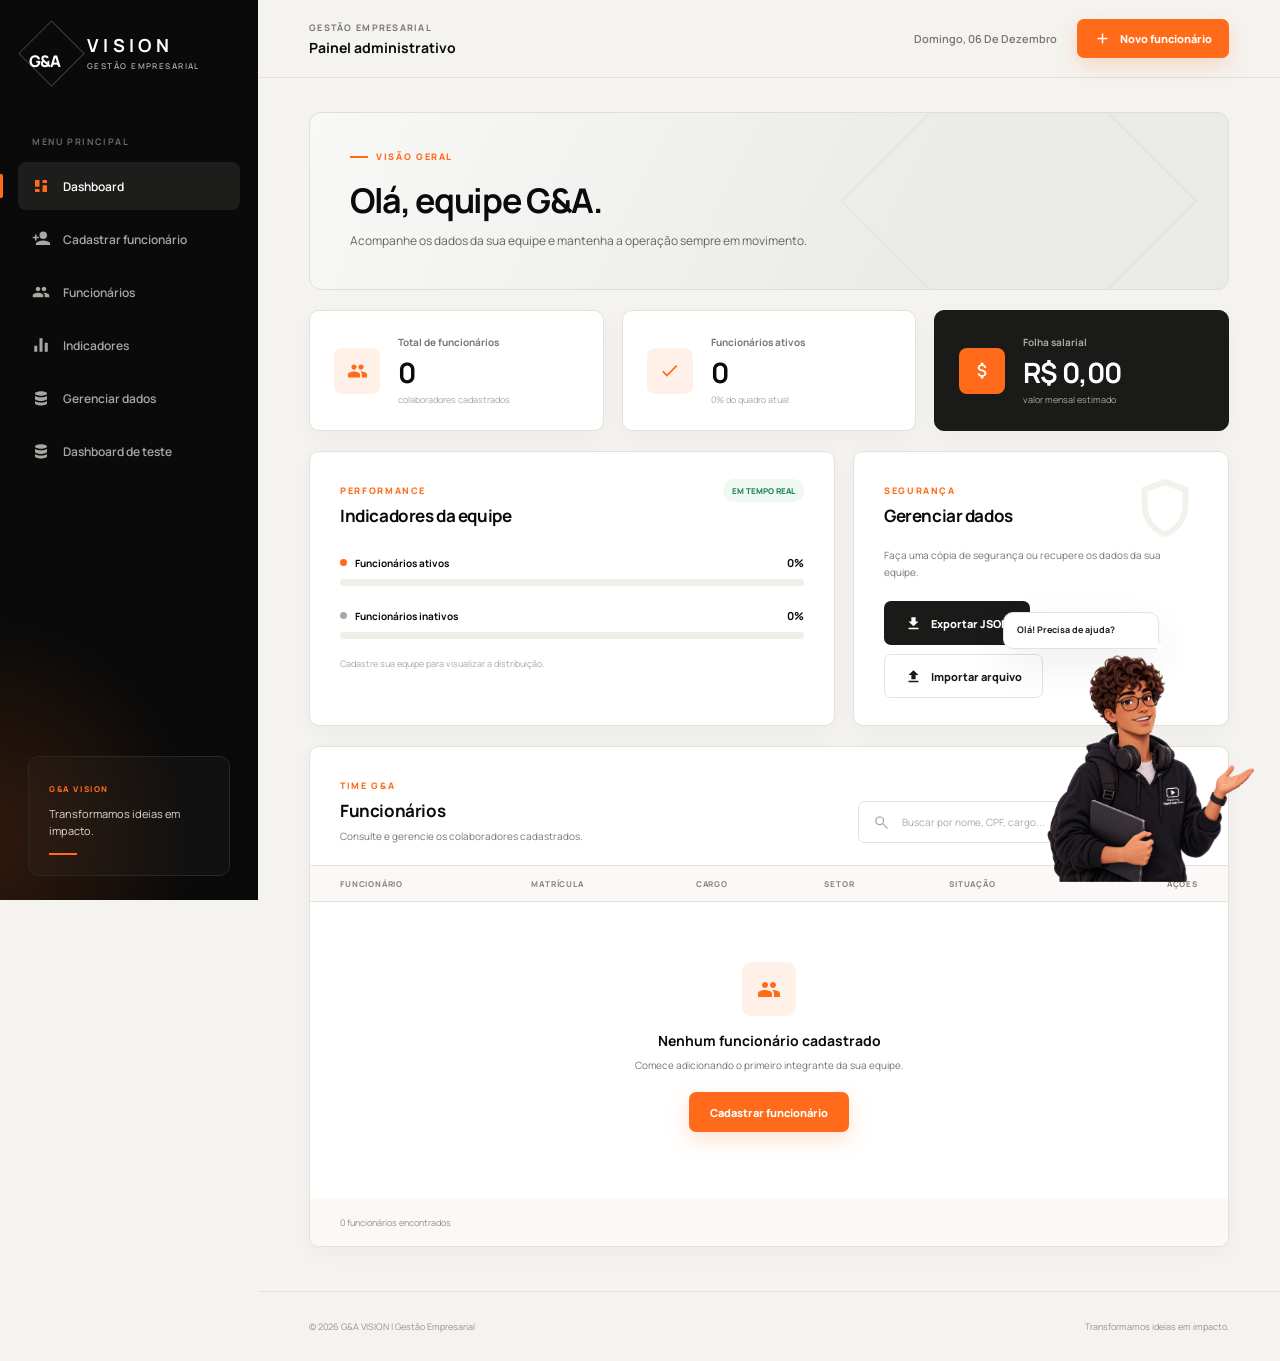
==== commit 262b7b95: "index.html" ====
--- a/index.html
+++ b/index.html
@@ -49,6 +49,10 @@
             <svg aria-hidden="true" viewBox="0 0 24 24"><path d="M12 3C7.58 3 4 4.34 4 6s3.58 3 8 3 8-1.34 8-3-3.58-3-8-3ZM4 9v4c0 1.66 3.58 3 8 3s8-1.34 8-3V9c-1.72 1.35-4.87 2-8 2s-6.28-.65-8-2Zm0 7v3c0 1.66 3.58 3 8 3s8-1.34 8-3v-3c-1.72 1.35-4.87 2-8 2s-6.28-.65-8-2Z"/></svg>
             <span>Gerenciar dados</span>
           </a>
+          <a class="nav-item" href="dashboard.html" data-nav>
+            <svg aria-hidden="true" viewBox="0 0 24 24"><path d="M12 3C7.58 3 4 4.34 4 6s3.58 3 8 3 8-1.34 8-3-3.58-3-8-3ZM4 9v4c0 1.66 3.58 3 8 3s8-1.34 8-3V9c-1.72 1.35-4.87 2-8 2s-6.28-.65-8-2Zm0 7v3c0 1.66 3.58 3 8 3s8-1.34 8-3v-3c-1.72 1.35-4.87 2-8 2s-6.28-.65-8-2Z"/></svg>
+            <span>Dashboard de teste</span>
+          </a>
         </nav>
 
         <div class="sidebar-note">
--- a/style.css
+++ b/style.css
@@ -393,15 +393,17 @@
 .hero-panel {
   position: relative;
   min-height: 178px;
-  padding: 34px 40px;
+  padding: 24px 40px;
   border-radius: 12px;
+  border: 1px solid #dededb;
   overflow: hidden;
   background:
-    linear-gradient(115deg, rgba(255, 107, 26, .1), transparent 42%),
-    var(--black-soft);
-  color: var(--white);
-  display: flex;
-  align-items: center;
+    linear-gradient(115deg, #f8f8f7, transparent 70%),
+    #eaeae8;
+  color: var(--black);
+  display: flex;
+  align-items: center;
+  justify-content: space-between;
 }
 
 .hero-panel::after {
@@ -410,7 +412,7 @@
   width: 250px;
   height: 250px;
   right: 9%;
-  border: 1px solid rgba(255,255,255,.06);
+  border: 1px solid rgba(10,10,10,.06);
   transform: rotate(45deg);
 }
 
@@ -441,12 +443,35 @@
   letter-spacing: -.04em;
 }
 
+.hero-copy {
+  position: relative;
+  z-index: 1;
+  max-width: 650px;
+}
+
 .hero-panel p {
-  max-width: 570px;
+  max-width: 610px;
   margin: 0;
-  color: #aaa9a5;
+  color: #66645f;
   font-size: 12px;
   line-height: 1.7;
+}
+
+.hero-caio {
+  position: relative;
+  z-index: 1;
+  align-self: stretch;
+  flex: 0 0 170px;
+  height: 190px;
+  margin: -12px 4% -24px 20px;
+}
+
+.hero-caio img {
+  display: block;
+  width: 100%;
+  height: 100%;
+  object-fit: contain;
+  object-position: center bottom;
 }
 
 .hero-monogram {
@@ -1048,6 +1073,11 @@
   pointer-events: none;
 }
 
+body[data-page="form"] .ana-guide {
+  right: auto;
+  left: 26px;
+}
+
 .ana-character {
   position: absolute;
   right: 0;
@@ -1129,6 +1159,19 @@
   border-color: transparent transparent transparent var(--white);
 }
 
+body[data-page="form"] .ana-speech {
+  right: auto;
+  left: 95px;
+  border-radius: 10px 10px 10px 2px;
+}
+
+body[data-page="form"] .ana-speech::after {
+  right: auto;
+  left: -7px;
+  border-width: 7px 8px 0 0;
+  border-color: transparent var(--white) transparent transparent;
+}
+
 .ana-guide.is-open .ana-speech {
   display: none;
 }
@@ -1149,6 +1192,12 @@
   animation: ana-panel-in 230ms ease-out both;
 }
 
+body[data-page="form"] .ana-panel {
+  right: auto;
+  left: 15px;
+  transform-origin: left bottom;
+}
+
 .ana-panel[hidden] {
   display: none;
 }
@@ -1676,6 +1725,16 @@
     padding: 30px 25px;
   }
 
+  .hero-caio {
+    flex-basis: 130px;
+    height: 160px;
+    margin-right: 0;
+  }
+
+  .hero-panel p {
+    max-width: 420px;
+  }
+
   .employees-heading {
     align-items: stretch;
     flex-direction: column;
@@ -1793,6 +1852,30 @@
     transform-origin: right bottom;
   }
 
+  body[data-page="form"] .ana-guide {
+    right: auto;
+    left: 10px;
+    transform: scale(.55);
+    transform-origin: left bottom;
+  }
+
+  .hero-panel {
+    padding: 25px 20px 125px;
+  }
+
+  .hero-caio {
+    position: absolute;
+    right: 8px;
+    bottom: 0;
+    width: 110px;
+    height: 125px;
+    margin: 0;
+  }
+
+  .hero-copy {
+    align-self: flex-start;
+  }
+
   .ana-panel {
     position: fixed;
     right: 14px;
@@ -1804,6 +1887,17 @@
     right: 91px;
     width: 142px;
   }
+
+  body[data-page="form"] .ana-speech {
+    right: auto;
+    left: 91px;
+  }
+
+  body[data-page="form"] .ana-panel {
+    right: 14px;
+    left: 14px;
+    transform-origin: left bottom;
+  }
 }
 
 @media (prefers-reduced-motion: reduce) {
